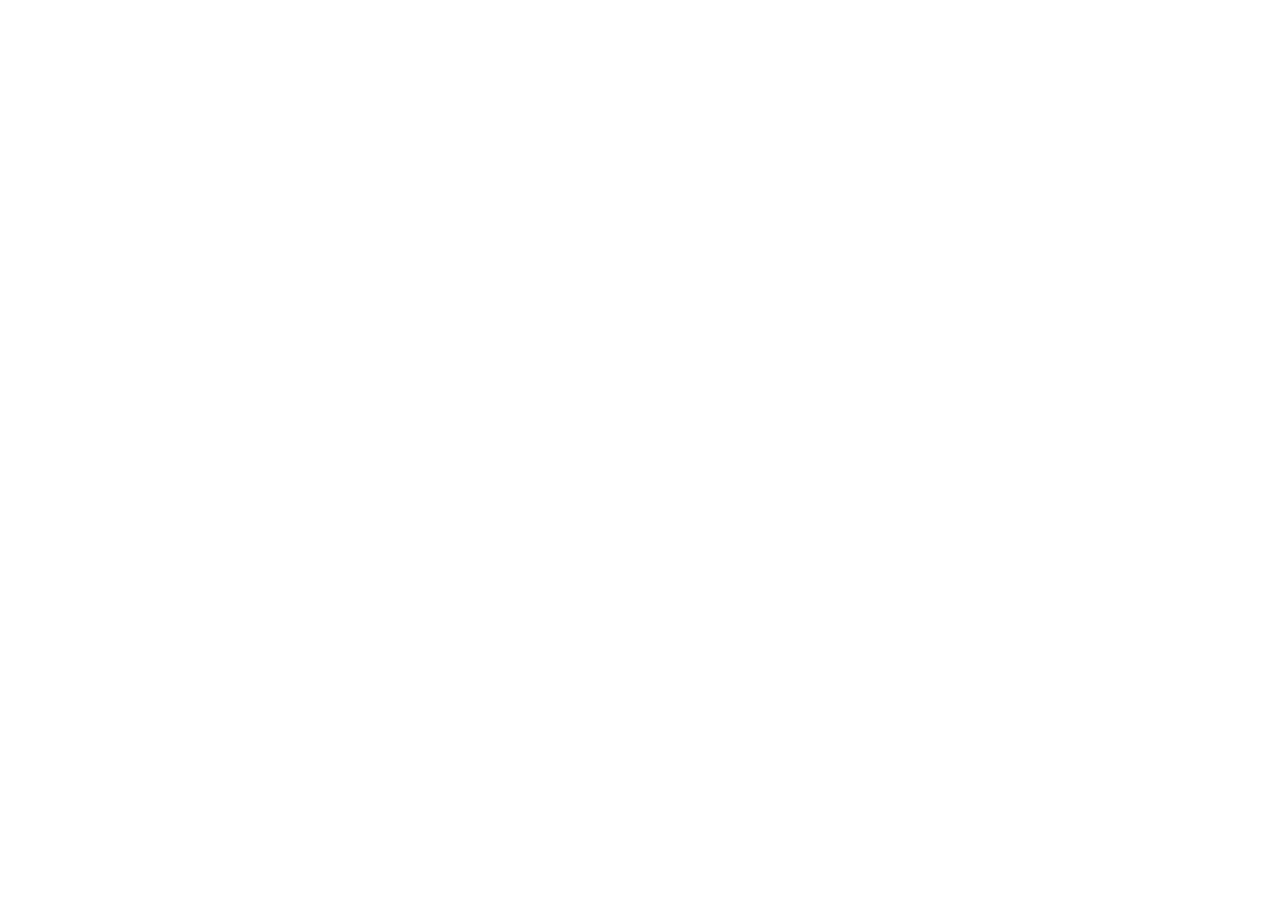
==== index.html @ 3963e710 "Build Swift Start onboarding prototype: index.html" ====
<!doctype html><html lang="en"><head><meta charset="UTF-8"><meta name="viewport" content="width=device-width,initial-scale=1"><meta name="theme-color" content="#f8f5ed"><meta name="description" content="Swift Start makes starting a South African business simple."><title>Swift Start — Your business starts here</title><link rel="preconnect" href="https://fonts.googleapis.com"><link rel="preconnect" href="https://fonts.gstatic.com" crossorigin><link href="https://fonts.googleapis.com/css2?family=DM+Sans:wght@400;500;600;700&family=Fraunces:opsz,wght@9..144,500;9..144,600&display=swap" rel="stylesheet"><link rel="stylesheet" href="./styles.css"></head><body><div id="app"></div><script src="./app.js" defer></script></body></html>
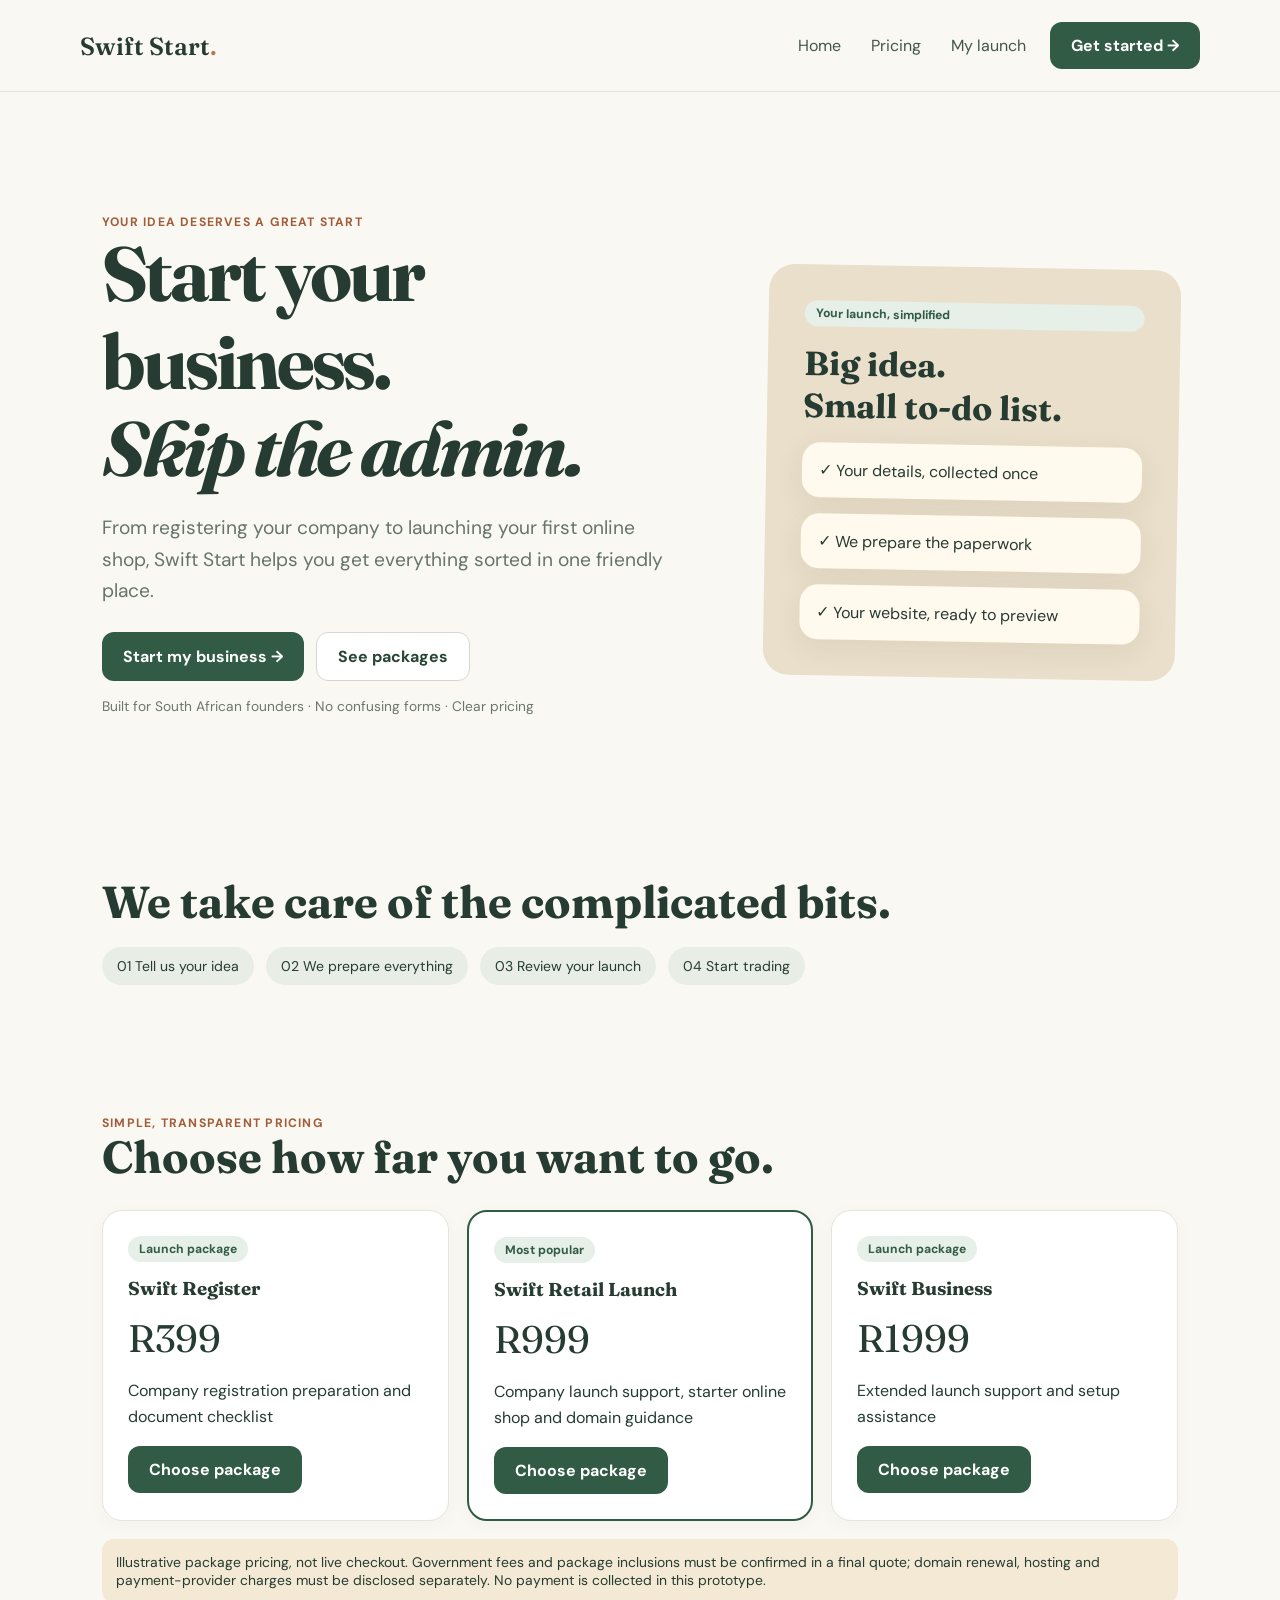
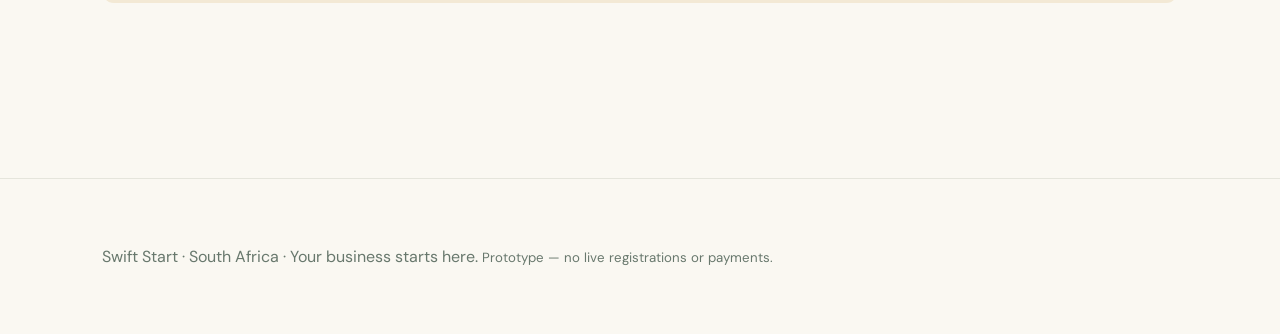
==== commit 8a25eb7e: "Load Swift Start as an ES module for Supabase integration" ====
--- a/index.html
+++ b/index.html
@@ -1 +1 @@
-<!doctype html><html lang="en"><head><meta charset="UTF-8"><meta name="viewport" content="width=device-width,initial-scale=1"><meta name="theme-color" content="#f8f5ed"><meta name="description" content="Swift Start makes starting a South African business simple."><title>Swift Start — Your business starts here</title><link rel="preconnect" href="https://fonts.googleapis.com"><link rel="preconnect" href="https://fonts.gstatic.com" crossorigin><link href="https://fonts.googleapis.com/css2?family=DM+Sans:wght@400;500;600;700&family=Fraunces:opsz,wght@9..144,500;9..144,600&display=swap" rel="stylesheet"><link rel="stylesheet" href="./styles.css"></head><body><div id="app"></div><script src="./app.js" defer></script></body></html>+<!doctype html><html lang="en"><head><meta charset="UTF-8"><meta name="viewport" content="width=device-width,initial-scale=1"><meta name="theme-color" content="#f8f5ed"><meta name="description" content="Swift Start makes starting a South African business simple."><title>Swift Start — Your business starts here</title><link rel="preconnect" href="https://fonts.googleapis.com"><link rel="preconnect" href="https://fonts.gstatic.com" crossorigin><link href="https://fonts.googleapis.com/css2?family=DM+Sans:wght@400;500;600;700&family=Fraunces:opsz,wght@9..144,500;9..144,600&display=swap" rel="stylesheet"><link rel="stylesheet" href="./styles.css"></head><body><div id="app"></div><script type="module" src="./app.js"></script></body></html>
--- a/styles.css
+++ b/styles.css
@@ -0,0 +1 @@
+:root{font-family:"DM Sans",sans-serif;color:#263b32;background:#faf8f2;font-synthesis:none}*{box-sizing:border-box}body{margin:0}button,input,select,textarea{font:inherit}button{cursor:pointer}button:disabled{opacity:.4;cursor:not-allowed}a{color:inherit}h1,h2,h3{font-family:Fraunces,serif;line-height:1.14;margin:0}h1{font-size:clamp(2.8rem,6vw,5.5rem);letter-spacing:-.04em}h2{font-size:clamp(1.8rem,4vw,2.8rem)}p{line-height:1.65}header{display:flex;align-items:center;justify-content:space-between;padding:22px max(22px,calc((100vw - 1120px)/2));border-bottom:1px solid #e7e4d9;gap:15px}header .logo{font-family:Fraunces,serif;font-size:1.55rem;font-weight:600;cursor:pointer}nav{display:flex;gap:18px;align-items:center;flex-wrap:wrap}nav button{background:none;border:0;color:#40574c}nav button:hover{text-decoration:underline}.wrap{max-width:1120px;margin:auto;padding:32px 22px}.hero{display:grid;grid-template-columns:1.2fr .8fr;gap:45px;align-items:center;padding:90px 0}.eyebrow{color:#a35c39;font-weight:700;letter-spacing:.1em;text-transform:uppercase;font-size:.76rem}.lead{font-size:1.2rem;color:#66746b;max-width:570px}.btn{border:0;border-radius:12px;background:#315b45;color:white;padding:13px 21px;font-weight:700;display:inline-flex;align-items:center;justify-content:center;gap:8px}.btn:hover{background:#214633}.btn.alt{background:#e8eadd;color:#284534}.btn.light{background:white;color:#284534;border:1px solid #d4d9d0}.actions{display:flex;gap:12px;flex-wrap:wrap;margin-top:25px}.hero-art{min-height:360px;border-radius:26px;background:#e9dfca;padding:36px;display:flex;flex-direction:column;justify-content:center;gap:16px;transform:rotate(1deg)}.hero-art strong{font-family:Fraunces,serif;font-size:2.1rem}.hero-art .stamp{border-radius:18px;background:#fff9ee;padding:17px;box-shadow:0 8px 30px #5d4c2d15}.section{padding:55px 0}.muted{color:#718077}.cards{display:grid;grid-template-columns:repeat(3,1fr);gap:18px;margin-top:28px}.card,.panel{background:#fff;border:1px solid #e5e5dc;border-radius:20px;padding:25px;box-shadow:0 4px 20px #263b3208}.card.featured{border:2px solid #315b45}.price{font-family:Fraunces,serif;font-size:2.4rem;margin:14px 0}.small{font-size:.83rem}.tag{display:inline-block;border-radius:30px;background:#e6efe8;color:#315b45;padding:5px 11px;font-size:.76rem;font-weight:700}.flow{display:flex;gap:12px;flex-wrap:wrap;margin:20px 0}.flow span{background:#e8ede5;padding:10px 15px;border-radius:100px;font-size:.88rem}.wizard{max-width:780px;margin:30px auto}.progress{height:8px;background:#e5e9e1;border-radius:99px;overflow:hidden;margin:15px 0 28px}.progress div{height:100%;background:#4d805e;transition:width .25s}.question{font-family:Fraunces,serif;font-size:1.9rem;margin:12px 0}.options{display:grid;gap:10px;margin:24px 0}.option{border:1.5px solid #dfe3db;border-radius:14px;background:#fff;text-align:left;padding:17px;color:#263b32}.option.selected{border-color:#315b45;background:#eaf1e9}.field{display:block;margin:16px 0}.field span{display:block;font-weight:700;font-size:.88rem;margin-bottom:8px}.field input,.field textarea,.field select{width:100%;padding:13px;border-radius:11px;border:1px solid #cbd3ca;background:white;color:#24372c}.field textarea{min-height:100px}.hint{font-size:.86rem;color:#6a766e}.wizard-nav{display:flex;justify-content:space-between;gap:12px;margin-top:24px}.chat{background:#edf3e9;border-radius:15px;padding:18px;margin:20px 0;border-left:4px solid #658d70}.chat strong{display:block;margin-bottom:5px}.grid2{display:grid;grid-template-columns:1fr 1fr;gap:18px}.task{display:flex;gap:12px;align-items:center;border-bottom:1px solid #edf0e9;padding:14px 0}.task:last-child{border-bottom:0}.circle{width:28px;height:28px;flex-shrink:0;border-radius:50%;background:#e4e8df;display:grid;place-items:center}.done{background:#d7e9d9;color:#27623b}.warn{background:#fff2d9;border:1px solid #f1d39c;padding:14px;border-radius:12px}.preview{background:#fff;border-radius:17px;overflow:hidden;border:1px solid #dfe4dc}.preview-head{padding:15px 20px;background:#315b45;color:#fff;display:flex;justify-content:space-between}.preview-body{padding:28px}.product-grid{display:grid;grid-template-columns:repeat(3,1fr);gap:10px}.product{background:#f0f0e8;padding:15px;border-radius:12px}.footer{margin-top:70px;border-top:1px solid #e5e5dc;padding:35px 0;color:#68786d}.notice{padding:14px;background:#f3e9d5;border-radius:12px;font-size:.87rem;margin:18px 0}ul{padding-left:21px;line-height:1.9}@media(max-width:750px){.hero,.grid2{grid-template-columns:1fr}.hero{padding:40px 0}.hero-art{min-height:220px}.cards{grid-template-columns:1fr}header{padding:18px}nav{gap:8px}nav button{font-size:.8rem}.wrap{padding:25px 18px}.product-grid{grid-template-columns:1fr 1fr}}
